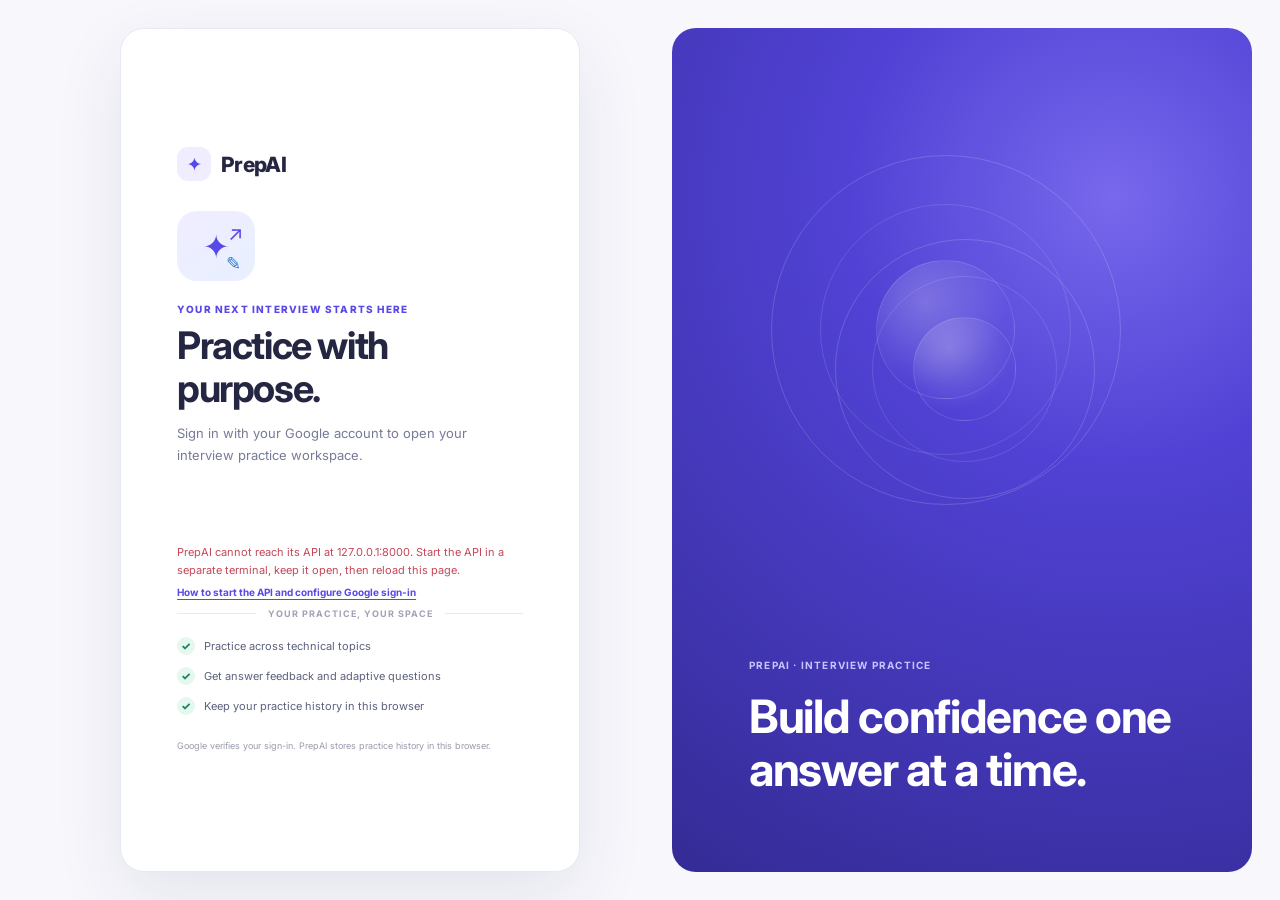
==== index.html @ 2ec37bef "Initial commit" ====
<!DOCTYPE html>
<html lang="en">

<head>
    <meta charset="UTF-8">
    <meta name="viewport" content="width=device-width, initial-scale=1.0">

    <title>PrepAI | Dashboard</title>

    <link rel="stylesheet" href="style.css">
    <script src="main.js" defer></script>
</head>

<body data-page="dashboard">
    <div id="app"></div>
</body>

</html>
---- style.css ----
@import url('https://fonts.googleapis.com/css2?family=Inter:wght@400;500;600;700;800&display=swap');

:root {
    color-scheme: light;
    --primary: #5948e8;
    --primary-dark: #4434cb;
    --primary-soft: #f0edff;
    --ink: #252641;
    --muted: #777b97;
    --line: #e8e9f3;
    --bg: #f7f7fc;
    --white: #fff;
    --green: #168861;
    --green-soft: #e6f7ef;
    --blue: #3578c9;
    --blue-soft: #eaf3ff;
    --amber: #a8700b;
    --amber-soft: #fff4dc;
    --red: #c64758;
    --red-soft: #fff0f1;
    --shadow: 0 8px 28px rgb(39 40 86 / 5%);
    font-family: Inter, ui-sans-serif, system-ui, -apple-system, BlinkMacSystemFont, "Segoe UI", sans-serif;
}

* { box-sizing: border-box; }
body { margin: 0; min-width: 320px; background: var(--bg); color: var(--ink); font-size: 14px; }
button, input, select, textarea { font: inherit; }
button, a { -webkit-tap-highlight-color: transparent; }
a { color: inherit; text-decoration: none; }
button { cursor: pointer; }
button:disabled { opacity: .55; cursor: not-allowed; }
:focus-visible { outline: 3px solid #9e94ff; outline-offset: 3px; }

.app-shell { min-height: 100vh; }
.sidebar { position: fixed; z-index: 3; inset: 0 auto 0 0; display: flex; width: 242px; flex-direction: column; padding: 25px 16px 18px; border-right: 1px solid var(--line); background: var(--white); }
.brand { display: inline-flex; align-items: center; gap: 10px; margin: 0 8px 35px; font-size: 21px; font-weight: 800; letter-spacing: -.7px; }
.brand-mark { display: grid; width: 34px; height: 34px; place-items: center; border-radius: 11px; background: var(--primary-soft); color: var(--primary); font-size: 19px; }
.nav-label { padding: 0 12px; color: #9a9cb0; font-size: 10px; font-weight: 700; letter-spacing: 1.1px; }
.nav { display: grid; gap: 5px; margin-top: 8px; }
.nav-link { display: flex; min-height: 43px; align-items: center; gap: 12px; padding: 10px 12px; border-radius: 10px; color: #696d87; font-size: 12px; font-weight: 600; transition: background .15s, color .15s; }
.nav-link:hover, .nav-link.active { background: var(--primary-soft); color: var(--primary); }
.nav-icon { display: grid; width: 21px; place-items: center; font-size: 17px; }
.sidebar-note { display: grid; gap: 7px; margin-top: auto; padding: 15px; border-radius: 13px; background: #f6f4ff; color: var(--muted); font-size: 11px; line-height: 1.55; }
.sidebar-note strong { color: var(--ink); font-size: 12px; }
.main { width: calc(100% - 242px); max-width: 1740px; min-height: 100vh; margin-left: 242px; padding: 24px clamp(18px, 3vw, 40px) 40px; }
.topbar { display: flex; align-items: center; gap: 16px; margin-bottom: 32px; }
.global-search { display: flex; width: min(100%, 420px); align-items: center; gap: 10px; padding: 0 13px; border: 1px solid var(--line); border-radius: 10px; background: var(--white); color: #9699ad; }
.global-search span { font-size: 23px; }
.global-search input { width: 100%; min-height: 42px; border: 0; outline: 0; background: transparent; color: var(--ink); font-size: 12px; }
.global-search:focus-within { border-color: #aaa2f8; box-shadow: 0 0 0 3px rgb(89 72 232 / 8%); }
.profile-link { display: inline-flex; align-items: center; gap: 9px; margin-left: auto; font-size: 12px; font-weight: 600; }
.sign-out-button { min-height: 36px; padding: 8px 12px; border: 1px solid var(--line); border-radius: 9px; background: var(--white); color: #676b85; font-size: 11px; font-weight: 700; }
.sign-out-button:hover { border-color: #d8d4ff; color: var(--primary); }

.login-page { min-height: 100vh; background: #f7f7fc; }
.login-layout { display: grid; min-height: 100vh; grid-template-columns: minmax(440px, 1fr) minmax(320px, .9fr); align-items: stretch; padding: 28px; }
.login-card { position: relative; z-index: 1; display: flex; width: min(100%, 460px); flex-direction: column; justify-content: center; justify-self: center; padding: clamp(28px, 5vw, 62px) clamp(24px, 5vw, 56px); border: 1px solid var(--line); border-radius: 24px; background: var(--white); box-shadow: 0 24px 70px rgb(39 40 86 / 9%); }
.login-brand { margin: 0 0 30px; }
.login-art { position: relative; display: flex; width: 78px; height: 70px; align-items: center; justify-content: center; margin-bottom: 22px; border-radius: 20px; background: linear-gradient(145deg, #f0edff, #e8f0ff); color: var(--primary); }
.login-art span:first-child { font-size: 32px; }
.login-art span:nth-child(2) { position: absolute; top: 10px; right: 12px; font-size: 20px; }
.login-art span:nth-child(3) { position: absolute; right: 14px; bottom: 7px; color: #3179cf; font-size: 18px; }
.login-card .eyebrow { margin: 0 0 9px; color: var(--primary); font-size: 10px; font-weight: 800; letter-spacing: 1.2px; }
.login-card h1 { margin: 0; font-size: clamp(28px, 4vw, 38px); letter-spacing: -1.4px; line-height: 1.12; }
.login-copy { margin: 13px 0 24px; color: var(--muted); font-size: 13px; line-height: 1.7; }
.google-button-slot { min-height: 44px; }
.google-button-slot[aria-busy="true"] { opacity: .6; pointer-events: none; }
.login-message { min-height: 20px; margin: 10px 0 14px; color: var(--muted); font-size: 11px; line-height: 1.6; }
.login-message[data-state="error"] { color: var(--red); }
.login-help-link { align-self: flex-start; margin-top: -8px; color: var(--primary); font-size: 10px; font-weight: 700; text-decoration: underline; text-underline-offset: 3px; }
.login-setup-link { color: var(--primary); font-size: 12px; font-weight: 700; text-decoration: underline; text-underline-offset: 3px; }
.login-divider { display: flex; align-items: center; gap: 12px; margin: 10px 0 18px; color: #a0a2b5; font-size: 9px; font-weight: 700; letter-spacing: 1px; white-space: nowrap; }
.login-divider::before, .login-divider::after { height: 1px; flex: 1; background: var(--line); content: ""; }
.login-benefits { display: grid; gap: 12px; margin: 0; padding: 0; color: #5d617c; font-size: 11px; list-style: none; }
.login-benefits li { display: flex; align-items: center; gap: 9px; }
.login-benefits li span { display: grid; width: 18px; height: 18px; place-items: center; border-radius: 50%; background: var(--green-soft); color: var(--green); font-size: 11px; font-weight: 800; }
.login-privacy { margin: 24px 0 0; color: #999bad; font-size: 9px; line-height: 1.6; }
.login-side-note { position: relative; display: flex; min-height: calc(100vh - 56px); overflow: hidden; flex-direction: column; justify-content: flex-end; padding: clamp(30px, 6vw, 78px); border-radius: 24px; background: radial-gradient(circle at 76% 20%, #7768ed 0, #5142d5 33%, #342b95 100%); color: #fff; }
.login-side-note .eyebrow { z-index: 1; color: #c9c4ff; font-size: 10px; font-weight: 700; letter-spacing: 1.2px; }
.login-side-note > p { z-index: 1; max-width: 440px; margin: 12px 0 0; font-size: clamp(27px, 4vw, 46px); font-weight: 700; letter-spacing: -1.3px; line-height: 1.14; }
.login-orbit { position: absolute; top: 15%; left: 17%; width: min(50vw, 350px); aspect-ratio: 1; border: 1px solid rgb(255 255 255 / 16%); border-radius: 50%; }
.login-orbit::before, .login-orbit::after { position: absolute; border: 1px solid rgb(255 255 255 / 12%); border-radius: 50%; content: ""; }
.login-orbit::before { inset: 14%; }
.login-orbit::after { inset: 30%; background: radial-gradient(circle at 35% 30%, rgb(255 255 255 / 22%), transparent 65%); }
.orbit-two { top: 25%; left: 28%; width: min(37vw, 260px); }
.avatar, .big-avatar { display: grid; flex: 0 0 auto; place-items: center; border-radius: 50%; background: var(--primary); color: white; font-weight: 700; }
.avatar { width: 35px; height: 35px; }
.profile-name { max-width: 180px; overflow: hidden; text-overflow: ellipsis; white-space: nowrap; }
.page-heading { display: flex; align-items: flex-start; justify-content: space-between; gap: 20px; margin: 0 0 24px; }
.eyebrow { margin: 0 0 7px; color: var(--primary); font-size: 10px; font-weight: 800; letter-spacing: .9px; }
.page-heading h1 { margin: 0 0 7px; font-size: clamp(23px, 2.3vw, 29px); letter-spacing: -.9px; }
.page-description { max-width: 660px; margin: 0; color: var(--muted); font-size: 12px; line-height: 1.65; }
.button { display: inline-flex; min-height: 39px; align-items: center; justify-content: center; gap: 7px; padding: 10px 15px; border: 1px solid var(--primary); border-radius: 9px; background: var(--primary); color: white; font-size: 11px; font-weight: 700; text-align: center; transition: background .15s, transform .15s; }
.button:hover { transform: translateY(-1px); background: var(--primary-dark); }
.button-secondary { border-color: var(--line); background: white; color: var(--ink); }
.button-secondary:hover { background: #f8f7ff; color: var(--primary); }
.button-danger { border-color: #f2c7cc; background: white; color: var(--red); }
.button-danger:hover { background: var(--red-soft); }
.card { min-width: 0; padding: 20px; border: 1px solid var(--line); border-radius: 15px; background: var(--white); box-shadow: var(--shadow); }
.stats-grid { display: grid; grid-template-columns: repeat(4, minmax(0, 1fr)); gap: 14px; margin-bottom: 17px; }
.stat-card { display: flex; align-items: center; gap: 13px; padding: 16px; }
.stat-icon { display: grid; width: 42px; height: 42px; flex: 0 0 auto; place-items: center; border-radius: 12px; background: var(--primary-soft); color: var(--primary); font-size: 18px; }
.stat-icon.blue { background: var(--blue-soft); color: var(--blue); }
.stat-icon.green { background: var(--green-soft); color: var(--green); }
.stat-icon.amber { background: var(--amber-soft); color: var(--amber); }
.stat-label, .stat-value, .stat-caption { margin: 0; }
.stat-label { color: var(--muted); font-size: 10px; }
.stat-value { margin-top: 5px; font-size: 22px; font-weight: 800; letter-spacing: -.6px; }
.stat-caption { margin-top: 4px; color: #9a9daf; font-size: 9px; line-height: 1.4; }
.dashboard-grid { display: grid; grid-template-columns: minmax(0, 1.45fr) minmax(280px, .9fr); gap: 16px; }
.stack { display: grid; align-content: start; gap: 16px; }
.section-heading { display: flex; align-items: center; justify-content: space-between; gap: 12px; margin-bottom: 16px; }
.section-heading h2, .card h2 { margin: 0; font-size: 15px; letter-spacing: -.2px; }
.section-heading .eyebrow { margin-bottom: 5px; }
.text-link { color: var(--primary); font-size: 11px; font-weight: 700; }
.text-link:hover { text-decoration: underline; }
.action-grid { display: grid; grid-template-columns: repeat(2, minmax(0, 1fr)); gap: 10px; }
.action-card { display: flex; gap: 11px; padding: 14px; border: 1px solid var(--line); border-radius: 11px; transition: border-color .15s, transform .15s; }
.action-card:hover { transform: translateY(-1px); border-color: #c5befb; }
.action-card > span { display: grid; width: 34px; height: 34px; flex: 0 0 auto; place-items: center; border-radius: 10px; background: var(--primary-soft); color: var(--primary); }
.action-card strong { display: block; margin: 1px 0 5px; font-size: 11px; }
.action-card p { margin: 0; color: var(--muted); font-size: 10px; line-height: 1.55; }
.progress-summary { text-align: center; }
.progress-summary .eyebrow { text-align: left; }
.score-ring { display: grid; width: 112px; height: 112px; place-items: center; margin: 15px auto; border: 8px solid #eeecff; border-radius: 50%; color: var(--primary); font-size: 25px; font-weight: 800; }
.progress-summary h2 { font-size: 14px; }
.progress-summary p:not(.eyebrow) { margin: 8px auto 15px; color: var(--muted); font-size: 11px; line-height: 1.6; }
.progress-row { margin: 15px 0; }
.progress-label { display: flex; justify-content: space-between; gap: 12px; margin-bottom: 7px; font-size: 10px; }
.progress-label strong { white-space: nowrap; }
.progress-track { height: 7px; overflow: hidden; border-radius: 9px; background: #eff0f7; }
.progress-track > span { display: block; height: 100%; border-radius: inherit; background: linear-gradient(90deg, #7466f0, #a398ff); }
.session-list { display: grid; }
.session-row { display: flex; min-width: 0; align-items: center; gap: 10px; padding: 11px 0; border-bottom: 1px solid #f0f0f6; }
.session-row:last-child { border-bottom: 0; }
.session-icon { display: grid; width: 34px; height: 34px; flex: 0 0 auto; place-items: center; border-radius: 10px; background: var(--primary-soft); color: var(--primary); }
.session-copy { display: grid; min-width: 0; flex: 1; gap: 4px; }
.session-copy strong { overflow: hidden; font-size: 10px; text-overflow: ellipsis; white-space: nowrap; }
.session-copy span, .session-row time { color: var(--muted); font-size: 9px; }
.session-row time { white-space: nowrap; }
.topic-grid { display: grid; grid-template-columns: repeat(3, minmax(0, 1fr)); gap: 14px; }
.topic-card { display: grid; grid-template-columns: 43px 1fr; gap: 12px; padding: 17px; border: 1px solid var(--line); border-radius: 13px; background: white; transition: transform .15s, border-color .15s, box-shadow .15s; }
.topic-card:hover { transform: translateY(-2px); border-color: #c9c2ff; box-shadow: var(--shadow); }
.topic-icon { display: grid; width: 42px; height: 42px; place-items: center; border-radius: 12px; background: var(--primary-soft); font-size: 19px; }
.topic-card-copy h3 { margin: 2px 0 6px; font-size: 12px; }
.topic-card-copy p { min-height: 32px; margin: 0; color: var(--muted); font-size: 10px; line-height: 1.5; }
.topic-card-footer { display: flex; grid-column: 1 / -1; justify-content: space-between; padding-top: 11px; border-top: 1px solid #f0f0f6; color: var(--muted); font-size: 9px; }
.topic-card-footer span:last-child { color: var(--primary); font-weight: 700; }
.filter-pills { display: flex; flex-wrap: wrap; gap: 8px; margin-bottom: 16px; }
.filter-pill { min-height: 32px; padding: 7px 12px; border: 1px solid var(--line); border-radius: 8px; background: white; color: var(--muted); font-size: 10px; font-weight: 600; }
.filter-pill.active, .filter-pill:hover { border-color: #d2cdff; background: var(--primary-soft); color: var(--primary); }
.form-stack { display: grid; gap: 17px; }
.field { display: grid; gap: 7px; }
.field label { color: #555975; font-size: 11px; font-weight: 700; }
.field input, .field select, .field textarea, .compact-input { width: 100%; min-height: 41px; padding: 10px 12px; border: 1px solid var(--line); border-radius: 9px; outline: none; background: white; color: var(--ink); font-size: 11px; }
.field textarea { min-height: 180px; resize: vertical; line-height: 1.65; }
.field input:focus, .field select:focus, .field textarea:focus, .compact-input:focus { border-color: #a9a1f5; box-shadow: 0 0 0 3px rgb(89 72 232 / 8%); }
.field small { color: #9295a8; font-size: 9px; line-height: 1.5; }
.setup-grid { display: grid; grid-template-columns: minmax(0, 1.3fr) minmax(250px, .8fr); gap: 16px; }
.setup-aside { display: flex; min-height: 320px; flex-direction: column; align-items: flex-start; justify-content: center; background: linear-gradient(145deg, white, #f4f1ff); }
.setup-aside h2 { margin: 0 0 8px; font-size: 21px; }
.setup-aside > p:not(.eyebrow) { color: var(--muted); font-size: 11px; line-height: 1.7; }
.setup-illustration { margin-bottom: 17px; color: var(--primary); font-size: 47px; }
.notice { padding: 11px 13px; border: 1px solid #e9e6ff; border-radius: 9px; background: #faf9ff; color: #67618c; font-size: 10px; line-height: 1.5; }
.notice-info { margin-bottom: 16px; border-color: #dce9ff; background: #f5f9ff; color: #4a6287; }
.notes-layout { display: grid; grid-template-columns: 220px minmax(0, 1fr); gap: 15px; }
.notes-topics h2 { margin-bottom: 12px; }
.note-topic-list { display: grid; gap: 4px; }
.note-topic { padding: 10px; border: 0; border-radius: 8px; background: transparent; color: #686d87; font-size: 10px; text-align: left; }
.note-topic:hover, .note-topic.active { background: var(--primary-soft); color: var(--primary); font-weight: 700; }
.compact-input { max-width: 210px; min-height: 35px; }
.note-item { padding: 14px 0; border-bottom: 1px solid #eff0f6; }
.note-item:last-child { border-bottom: 0; }
.note-item summary { display: flex; justify-content: space-between; gap: 12px; cursor: pointer; font-size: 11px; font-weight: 700; }
.note-item summary span { color: var(--muted); font-size: 9px; font-weight: 500; }
.note-item p { margin: 10px 0 0; color: var(--muted); font-size: 10px; line-height: 1.7; }
.filters { display: flex; flex-wrap: wrap; gap: 12px; }
.bank-filters .field { min-width: 150px; flex: 1; }
.bank-filters .field:last-child { flex: 1.4; }
.result-count { margin: 15px 0 8px; color: var(--muted); font-size: 10px; }
.question-list { border-top: 1px solid var(--line); }
.bank-question { padding: 13px 3px; border-bottom: 1px solid #eff0f6; }
.bank-question summary { display: flex; align-items: flex-start; justify-content: space-between; gap: 16px; cursor: pointer; font-size: 11px; font-weight: 600; line-height: 1.6; }
.question-tags { display: flex; flex: 0 0 auto; gap: 5px; }
.badge { display: inline-flex; align-items: center; padding: 5px 8px; border-radius: 7px; background: var(--green-soft); color: var(--green); font-size: 9px; font-weight: 700; }
.badge-soft { background: #f1f1f7; color: #70748c; }
.badge-model { background: var(--blue-soft); color: var(--blue); }
.bank-answer { padding: 10px 10px 3px; color: var(--muted); font-size: 10px; line-height: 1.7; }
.bank-answer strong { color: var(--ink); }
.bank-answer p { margin: 8px 0 12px; }
.report-grid { display: grid; grid-template-columns: minmax(0, 1.15fr) minmax(270px, .85fr); gap: 15px; }
.body-copy { color: var(--muted); font-size: 11px; line-height: 1.75; }
.section-card { margin-top: 16px; }
.empty-state { display: grid; justify-items: center; gap: 11px; padding: 23px 12px; color: var(--muted); text-align: center; }
.empty-state p { max-width: 430px; margin: 0; font-size: 11px; line-height: 1.6; }
.empty-icon { color: var(--primary); font-size: 25px; }
.empty-inline { padding: 16px; color: var(--muted); font-size: 11px; text-align: center; }
.profile-card { max-width: 760px; }
.profile-summary { display: flex; align-items: center; gap: 14px; padding-bottom: 19px; border-bottom: 1px solid var(--line); }
.big-avatar { width: 58px; height: 58px; font-size: 21px; }
.profile-summary h2 { margin: 0 0 5px; }
.profile-summary p, .danger-zone p { margin: 0; color: var(--muted); font-size: 10px; line-height: 1.6; }
.profile-form { max-width: 450px; padding: 20px 0; }
.danger-zone { display: grid; justify-items: start; gap: 11px; padding-top: 20px; border-top: 1px solid var(--line); }
.danger-zone h2 { font-size: 13px; }
.form-feedback { min-height: 16px; color: var(--green); font-size: 10px; }
.session-panel { max-width: 900px; margin: 0 auto; }
.session-card { padding: clamp(18px, 4vw, 32px); }
.session-topline { display: flex; justify-content: space-between; gap: 12px; margin-bottom: 12px; font-size: 10px; }
.session-question { margin: 12px 0 22px; font-size: clamp(19px, 2.4vw, 24px); line-height: 1.45; letter-spacing: -.35px; }
.question-number { margin-top: 30px; }
.session-controls { display: flex; align-items: center; justify-content: space-between; gap: 12px; margin-top: 16px; }
.feedback-list { display: grid; }
.feedback-item { padding: 19px 0; border-top: 1px solid var(--line); }
.feedback-item h3 { margin: 0 0 14px; font-size: 14px; line-height: 1.6; }
.feedback-item p { color: var(--muted); font-size: 10px; line-height: 1.75; white-space: pre-wrap; overflow-wrap: anywhere; }
.feedback-item p strong { display: inline-block; margin-bottom: 4px; color: var(--ink); }
.concept-chip { display: inline-block; margin: 4px 4px 0 0; padding: 4px 7px; border-radius: 6px; font-size: 9px; }
.concept-chip.matched { background: var(--green-soft); color: var(--green); }
.concept-chip.missing { background: var(--amber-soft); color: var(--amber); }
.small-note { font-size: 9px !important; }
.muted { color: var(--muted); }
.footer-note { padding-top: 24px; color: #a0a2b1; font-size: 9px; text-align: center; }
.skip-link, .sr-only { position: absolute; width: 1px; height: 1px; overflow: hidden; clip: rect(0, 0, 0, 0); white-space: nowrap; clip-path: inset(50%); }
.skip-link:focus { z-index: 10; top: 10px; left: 10px; width: auto; height: auto; padding: 10px; clip: auto; clip-path: none; border-radius: 7px; background: white; }
.load-error { max-width: 700px; margin: 10vh auto; padding: 28px; border: 1px solid var(--line); border-radius: 15px; background: white; box-shadow: var(--shadow); }
.load-error h1 { font-size: 24px; }
.load-error p:not(.eyebrow) { color: var(--muted); font-size: 12px; line-height: 1.7; }

@media (max-width: 1100px) {
    .sidebar { width: 210px; }
    .main { width: calc(100% - 210px); margin-left: 210px; padding-right: 22px; padding-left: 22px; }
    .stats-grid { grid-template-columns: repeat(2, minmax(0, 1fr)); }
    .topic-grid { grid-template-columns: repeat(2, minmax(0, 1fr)); }
    .dashboard-grid { grid-template-columns: 1fr; }
}
@media (max-width: 720px) {
    .sidebar { width: 66px; padding: 16px 7px; }
    .brand { justify-content: center; margin: 0 0 27px; }
    .brand > span:last-child, .nav-label, .nav-link > span:last-child, .sidebar-note { display: none; }
    .nav-link { justify-content: center; padding: 11px 5px; }
    .nav-icon { font-size: 18px; }
    .main { width: calc(100% - 66px); margin-left: 66px; padding: 17px 12px 30px; }
    .topbar { margin-bottom: 23px; }
    .global-search { width: 100%; }
    .profile-name { display: none; }
    .page-heading { flex-direction: column; align-items: stretch; gap: 13px; }
    .page-heading > .button { align-self: flex-start; }
    .action-grid { grid-template-columns: 1fr; }
    .topic-grid { grid-template-columns: 1fr; }
    .setup-grid, .report-grid, .notes-layout { grid-template-columns: 1fr; }
    .setup-aside { min-height: 0; }
    .notes-topics { padding: 14px; }
    .note-topic-list { display: flex; overflow-x: auto; }
    .note-topic { flex: 0 0 auto; white-space: nowrap; }
    .notes-layout .section-heading { align-items: flex-start; flex-direction: column; }
    .compact-input { max-width: none; }
    .bank-question summary { flex-direction: column; }
    .session-controls { align-items: stretch; flex-direction: column-reverse; }
    .session-controls > div { display: flex; gap: 8px; }
    .session-controls .button { flex: 1; }
    .session-row { align-items: flex-start; }
    .session-row time { padding-top: 3px; }
}
@media (max-width: 420px) {
    .stats-grid { grid-template-columns: 1fr 1fr; gap: 8px; }
    .stat-card { align-items: flex-start; flex-direction: column; gap: 9px; padding: 12px; }
    .stat-icon { width: 34px; height: 34px; }
    .stat-value { font-size: 19px; }
    .card { padding: 15px; }
    .session-topline { flex-direction: column; }
}
@media (max-width: 860px) {
    .login-layout { grid-template-columns: minmax(0, 1fr); padding: 16px; }
    .login-card { width: min(100%, 500px); }
    .login-side-note { display: none; }
}
@media (max-width: 520px) {
    .login-layout { padding: 10px; }
    .login-card { min-height: calc(100vh - 20px); padding: 24px 22px; border-radius: 18px; }
    .login-brand { margin-bottom: 22px; }
    .sign-out-button { padding-inline: 9px; }
}
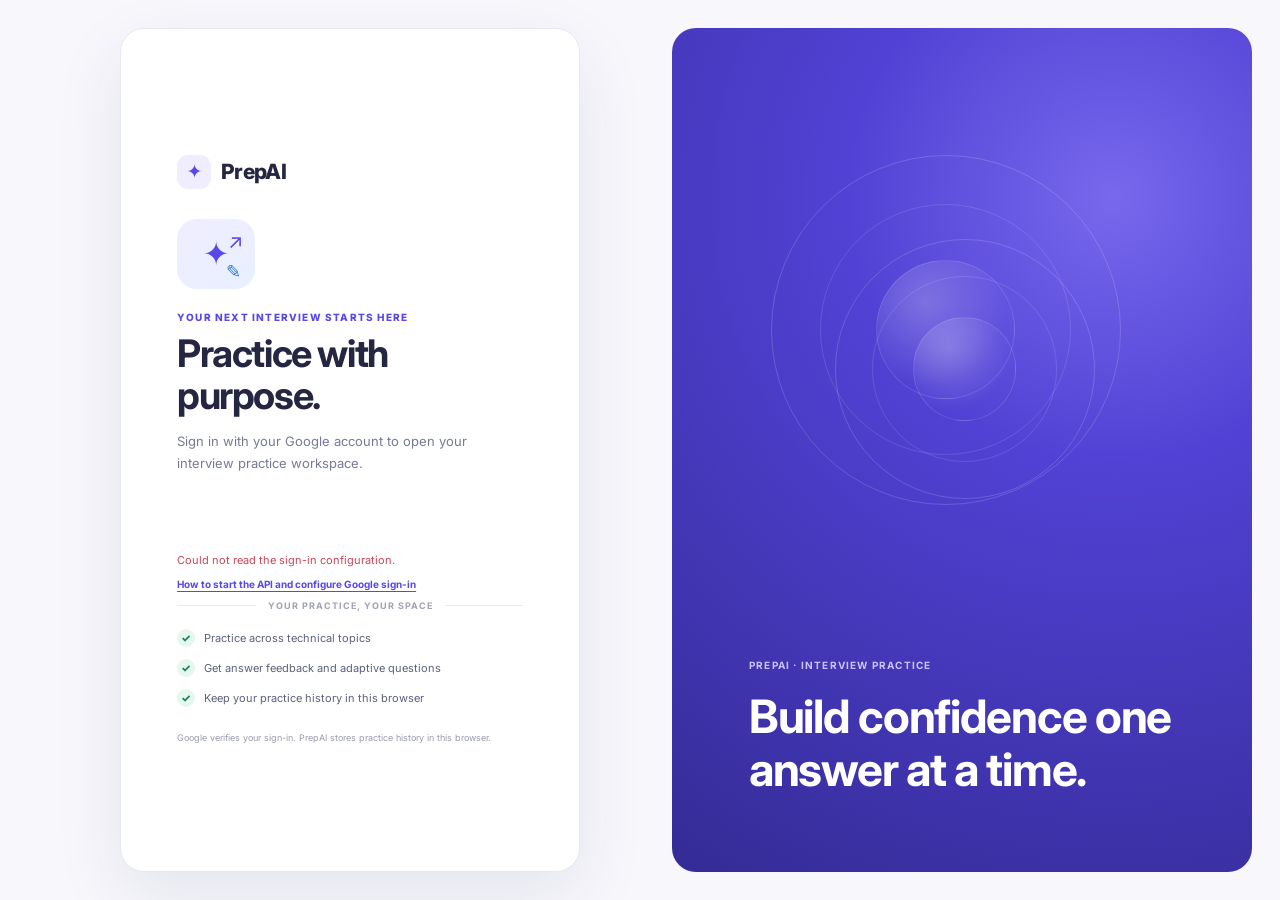
==== commit f443d0f3: "Update PrepAI pages and add posters" ====
--- a/index.html
+++ b/index.html
@@ -7,7 +7,7 @@
 
     <title>PrepAI | Dashboard</title>
 
-    <link rel="stylesheet" href="style.css">
+    <link rel="stylesheet" href="style.css?v=prepai-project-20261025">
     <script src="main.js" defer></script>
 </head>
 
--- a/style.css
+++ b/style.css
@@ -44,10 +44,8 @@
 .sidebar-note strong { color: var(--ink); font-size: 12px; }
 .main { width: calc(100% - 242px); max-width: 1740px; min-height: 100vh; margin-left: 242px; padding: 24px clamp(18px, 3vw, 40px) 40px; }
 .topbar { display: flex; align-items: center; gap: 16px; margin-bottom: 32px; }
-.global-search { display: flex; width: min(100%, 420px); align-items: center; gap: 10px; padding: 0 13px; border: 1px solid var(--line); border-radius: 10px; background: var(--white); color: #9699ad; }
-.global-search span { font-size: 23px; }
-.global-search input { width: 100%; min-height: 42px; border: 0; outline: 0; background: transparent; color: var(--ink); font-size: 12px; }
-.global-search:focus-within { border-color: #aaa2f8; box-shadow: 0 0 0 3px rgb(89 72 232 / 8%); }
+.topbar-action { margin-right: auto; }
+.topbar-status { margin-right: auto; color: var(--muted); font-size: 11px; font-weight: 600; }
 .profile-link { display: inline-flex; align-items: center; gap: 9px; margin-left: auto; font-size: 12px; font-weight: 600; }
 .sign-out-button { min-height: 36px; padding: 8px 12px; border: 1px solid var(--line); border-radius: 9px; background: var(--white); color: #676b85; font-size: 11px; font-weight: 700; }
 .sign-out-button:hover { border-color: #d8d4ff; color: var(--primary); }
@@ -103,6 +101,11 @@
 .stat-icon.blue { background: var(--blue-soft); color: var(--blue); }
 .stat-icon.green { background: var(--green-soft); color: var(--green); }
 .stat-icon.amber { background: var(--amber-soft); color: var(--amber); }
+.stat-icon.red { background: var(--red-soft); color: var(--red); }
+.stat-card-red { border-color: #f0c9ce; background: var(--red-soft); }
+.stat-card-green { border-color: #bfe6d4; background: var(--green-soft); }
+.badge-incorrect { background: var(--red-soft); color: var(--red); }
+.badge-correct { background: var(--green-soft); color: var(--green); }
 .stat-label, .stat-value, .stat-caption { margin: 0; }
 .stat-label { color: var(--muted); font-size: 10px; }
 .stat-value { margin-top: 5px; font-size: 22px; font-weight: 800; letter-spacing: -.6px; }
@@ -120,12 +123,84 @@
 .action-card > span { display: grid; width: 34px; height: 34px; flex: 0 0 auto; place-items: center; border-radius: 10px; background: var(--primary-soft); color: var(--primary); }
 .action-card strong { display: block; margin: 1px 0 5px; font-size: 11px; }
 .action-card p { margin: 0; color: var(--muted); font-size: 10px; line-height: 1.55; }
+.dashboard-features { margin-bottom: 17px; padding: 20px; border: 1px solid var(--line); border-radius: 15px; background: var(--white); box-shadow: var(--shadow); }
+.dashboard-features .section-heading { margin-bottom: 13px; }
+.dashboard-features h2 { margin: 0; font-size: 15px; letter-spacing: -.2px; }
+.feature-grid { display: grid; grid-template-columns: repeat(4, minmax(0, 1fr)); gap: 10px; }
+.feature-card { display: flex; min-width: 0; gap: 11px; padding: 13px 11px; border: 1px solid var(--line); border-radius: 11px; background: #fff; transition: border-color .15s, transform .15s, box-shadow .15s; }
+.feature-card:hover { transform: translateY(-2px); border-color: #c5befb; box-shadow: var(--shadow); }
+.feature-icon { display: grid; width: 36px; height: 36px; flex: 0 0 auto; place-items: center; border-radius: 10px; background: var(--primary-soft); color: var(--primary); font-size: 16px; }
+.feature-copy { display: grid; align-content: start; gap: 5px; }
+.feature-copy strong { font-size: 10px; }
+.feature-copy > span { color: var(--muted); font-size: 9px; line-height: 1.5; }
+.feature-copy b { margin-top: 2px; color: var(--primary); font-size: 9px; }
+.audience-filter { margin-bottom: 17px; padding: 20px; border: 1px solid var(--line); border-radius: 15px; background: var(--white); box-shadow: var(--shadow); }
+.audience-filter .section-heading { margin-bottom: 13px; }
+.audience-filter h2 { margin: 0; font-size: 15px; letter-spacing: -.2px; }
+.audience-intro { margin: 6px 0 0; color: var(--muted); font-size: 10px; line-height: 1.5; }
+.audience-grid { display: grid; grid-template-columns: repeat(4, minmax(0, 1fr)); gap: 9px; }
+.audience-option { display: flex; min-width: 0; min-height: 76px; align-items: center; gap: 10px; padding: 10px; border: 1px solid var(--line); border-radius: 12px; background: #fffaf8; color: var(--ink); text-align: left; cursor: pointer; transition: border-color .15s, transform .15s, box-shadow .15s; }
+.audience-option:nth-child(2) { background: #f4f9ff; }
+.audience-option:nth-child(3) { background: #f2fbf7; }
+.audience-option:nth-child(4) { background: #f7f6ff; }
+.audience-option:hover { transform: translateY(-1px); border-color: #c5befb; }
+.audience-option.selected { border: 2px solid var(--primary); box-shadow: 0 0 0 3px rgb(89 72 232 / 9%); }
+.audience-icon { display: grid; width: 43px; height: 43px; flex: 0 0 auto; place-items: center; border-radius: 50%; background: rgb(255 255 255 / 75%); font-size: 21px; }
+.audience-copy { display: grid; gap: 4px; }
+.audience-copy strong { font-size: 10px; line-height: 1.35; }
+.audience-copy > span { color: var(--muted); font-size: 9px; }
+.audience-recommendation { display: flex; align-items: center; justify-content: space-between; gap: 14px; margin-top: 12px; padding: 11px 12px; border-radius: 10px; background: #faf9ff; color: var(--muted); font-size: 10px; line-height: 1.5; }
+.audience-recommendation p { margin: 0; }
+.audience-recommendation strong { color: var(--ink); }
+.audience-recommendation .button { flex: 0 0 auto; }
+.audience-selected-note { margin: 10px 0 0; color: var(--muted); font-size: 9px; }
+.audience-selected-note strong { color: var(--primary); }
+.prep-topic-grid { display: grid; grid-template-columns: repeat(3, minmax(0, 1fr)); gap: 14px; }
+.prep-topic-card { display: grid; align-content: start; gap: 12px; }
+.prep-topic-heading { display: flex; align-items: center; gap: 11px; }
+.prep-topic-heading .topic-icon { flex: 0 0 auto; }
+.prep-topic-select { display: flex; align-items: center; gap: 10px; cursor: pointer; }
+.prep-topic-select input { width: 17px; height: 17px; flex: 0 0 auto; accent-color: var(--primary); }
+.prep-topic-heading strong { display: block; margin: 0 0 4px; font-size: 13px; }
+.prep-topic-heading small { color: var(--muted); font-size: 9px; }
+.prep-topic-card > p { min-height: 32px; margin: 0; color: var(--muted); font-size: 10px; line-height: 1.55; }
+.prep-topic-availability { padding-top: 9px; border-top: 1px solid #f0f0f6; color: var(--muted); font-size: 9px; }
+.prep-session-form { display: grid; gap: 14px; }
+.prep-selection-heading { margin-bottom: 0; }
+.prep-selection-heading h2 { margin-bottom: 5px; font-size: 15px; }
+.prep-selection-heading .body-copy { margin: 0; }
+.prep-session-options { display: grid; grid-template-columns: repeat(2, minmax(0, 1fr)); gap: 15px; }
+.prep-start-actions { display: flex; grid-column: 1 / -1; align-items: center; justify-content: space-between; gap: 12px; }
+.prep-start-actions .prep-plan-note { margin: 0; }
+.prep-start-button:disabled, #prep-start-button:disabled { opacity: .5; cursor: not-allowed; }
+.prep-plan-note { margin: 14px 0 0; color: var(--muted); font-size: 9px; line-height: 1.6; }
 .progress-summary { text-align: center; }
 .progress-summary .eyebrow { text-align: left; }
 .score-ring { display: grid; width: 112px; height: 112px; place-items: center; margin: 15px auto; border: 8px solid #eeecff; border-radius: 50%; color: var(--primary); font-size: 25px; font-weight: 800; }
 .progress-summary h2 { font-size: 14px; }
 .progress-summary p:not(.eyebrow) { margin: 8px auto 15px; color: var(--muted); font-size: 11px; line-height: 1.6; }
 .progress-row { margin: 15px 0; }
+.progress-overview { padding: 21px; }
+.overview-heading { margin-bottom: 14px; }
+.overview-range { min-height: 34px; padding: 6px 28px 6px 10px; border: 1px solid var(--line); border-radius: 8px; background: white; color: var(--ink); font-size: 10px; }
+.overview-metrics { display: grid; grid-template-columns: repeat(4, minmax(0, 1fr)); gap: 9px; padding: 11px; border: 1px solid #f0f0f6; border-radius: 12px; }
+.overview-metrics .stat-card { gap: 9px; padding: 9px; border: 0; box-shadow: none; }
+.overview-metrics .stat-icon { width: 35px; height: 35px; border-radius: 10px; font-size: 15px; }
+.overview-metrics .stat-label { font-size: 9px; }
+.overview-metrics .stat-value { margin-top: 3px; font-size: 20px; }
+.overview-metrics .stat-caption { font-size: 8px; }
+.chart-heading { display: flex; align-items: baseline; justify-content: space-between; gap: 10px; margin: 20px 0 10px; }
+.chart-heading h3 { margin: 0; font-size: 12px; }
+.chart-heading > span { color: var(--muted); font-size: 9px; }
+.overview-chart { display: grid; height: 204px; grid-template-columns: 34px minmax(0, 1fr); gap: 6px; padding: 7px 4px 0 0; }
+.chart-axis { display: flex; flex-direction: column; justify-content: space-between; padding: 0 0 25px; color: #9295a8; font-size: 8px; text-align: right; }
+.chart-columns { display: grid; min-width: 0; grid-auto-columns: minmax(0, 1fr); grid-auto-flow: column; gap: 9px; border-bottom: 1px solid var(--line); background: repeating-linear-gradient(to bottom, transparent 0, transparent calc(25% - 1px), #f0f0f6 calc(25% - 1px), #f0f0f6 25%); }
+.chart-column { display: grid; min-width: 0; grid-template-rows: minmax(0, 1fr) 25px; text-align: center; }
+.chart-bar-wrap { position: relative; display: flex; min-height: 0; align-items: flex-end; justify-content: center; }
+.chart-value { position: absolute; bottom: calc(var(--bar-height) + 4px); z-index: 1; color: var(--ink); font-size: 9px; font-weight: 700; }
+.chart-bar { width: min(56%, 42px); height: var(--bar-height); min-height: 5px; border-radius: 4px 4px 0 0; background: linear-gradient(180deg, #9d94f5, #7568e8); }
+.chart-topic { overflow: hidden; padding: 6px 1px 0; color: #656981; font-size: 8px; text-overflow: ellipsis; white-space: nowrap; }
+.overview-chart-empty { display: grid; min-height: 190px; place-items: center; padding: 24px; border-radius: 10px; background: #fafaff; color: var(--muted); font-size: 11px; line-height: 1.6; text-align: center; }
 .progress-label { display: flex; justify-content: space-between; gap: 12px; margin-bottom: 7px; font-size: 10px; }
 .progress-label strong { white-space: nowrap; }
 .progress-track { height: 7px; overflow: hidden; border-radius: 9px; background: #eff0f7; }
@@ -142,6 +217,13 @@
 .topic-card { display: grid; grid-template-columns: 43px 1fr; gap: 12px; padding: 17px; border: 1px solid var(--line); border-radius: 13px; background: white; transition: transform .15s, border-color .15s, box-shadow .15s; }
 .topic-card:hover { transform: translateY(-2px); border-color: #c9c2ff; box-shadow: var(--shadow); }
 .topic-icon { display: grid; width: 42px; height: 42px; place-items: center; border-radius: 12px; background: var(--primary-soft); font-size: 19px; }
+.topic-icon-blue, .notes-topic-icon.topic-icon-blue { background: #e8f1ff; color: #3277d5; }
+.topic-icon-red, .notes-topic-icon.topic-icon-red { background: #fff0f1; color: #d95361; }
+.topic-icon-violet, .notes-topic-icon.topic-icon-violet { background: #f0edff; color: #5948e8; }
+.topic-icon-pink, .notes-topic-icon.topic-icon-pink { background: #ffeef5; color: #d94c83; }
+.topic-icon-cyan, .notes-topic-icon.topic-icon-cyan { background: #e7f6ff; color: #1889ba; }
+.topic-icon-orange, .notes-topic-icon.topic-icon-orange { background: #fff2e2; color: #dc801d; }
+.topic-icon-green, .notes-topic-icon.topic-icon-green { background: #e8f7ee; color: #24885e; }
 .topic-card-copy h3 { margin: 2px 0 6px; font-size: 12px; }
 .topic-card-copy p { min-height: 32px; margin: 0; color: var(--muted); font-size: 10px; line-height: 1.5; }
 .topic-card-footer { display: flex; grid-column: 1 / -1; justify-content: space-between; padding-top: 11px; border-top: 1px solid #f0f0f6; color: var(--muted); font-size: 9px; }
@@ -157,6 +239,23 @@
 .field input:focus, .field select:focus, .field textarea:focus, .compact-input:focus { border-color: #a9a1f5; box-shadow: 0 0 0 3px rgb(89 72 232 / 8%); }
 .field small { color: #9295a8; font-size: 9px; line-height: 1.5; }
 .setup-grid { display: grid; grid-template-columns: minmax(0, 1.3fr) minmax(250px, .8fr); gap: 16px; }
+.mock-interview-layout { display: grid; grid-template-columns: minmax(0, 1.25fr) minmax(260px, .75fr); gap: 16px; align-items: start; }
+.mock-topic-field { min-width: 0; margin: 0; padding: 14px; border: 1px solid var(--line); border-radius: 10px; }
+.mock-topic-field legend { padding: 0 5px; color: #555975; font-size: 11px; font-weight: 700; }
+.field-help { margin: 0; color: var(--muted); font-size: 9px; line-height: 1.6; }
+.mock-topic-options { display: grid; grid-template-columns: repeat(2, minmax(0, 1fr)); gap: 7px; margin-top: 10px; }
+.mock-topic-option { display: flex; min-width: 0; align-items: center; gap: 8px; padding: 9px; border: 1px solid #f0f0f6; border-radius: 9px; background: #fdfdff; cursor: pointer; }
+.mock-topic-option input { width: 16px; height: 16px; flex: 0 0 auto; accent-color: var(--primary); }
+.mock-topic-option span { display: grid; gap: 3px; }
+.mock-topic-option strong { font-size: 9px; }
+.mock-topic-option small { color: var(--muted); font-size: 8px; }
+.mock-session-options { display: grid; grid-template-columns: repeat(2, minmax(0, 1fr)); gap: 12px; }
+.mock-interview-aside { padding: 24px; background: linear-gradient(145deg, white, #f5f3ff); }
+.mock-interview-aside h2 { margin: 0 0 12px; font-size: 18px; }
+.mock-interview-aside ul { display: grid; gap: 10px; margin: 0; padding-left: 18px; color: #626680; font-size: 10px; line-height: 1.6; }
+.mock-interview-aside li::marker { color: var(--primary); }
+.mock-interview-note { margin: 17px 0 0; padding-top: 12px; border-top: 1px solid var(--line); color: var(--muted); font-size: 9px; line-height: 1.6; }
+.field[hidden] { display: none; }
 .setup-aside { display: flex; min-height: 320px; flex-direction: column; align-items: flex-start; justify-content: center; background: linear-gradient(145deg, white, #f4f1ff); }
 .setup-aside h2 { margin: 0 0 8px; font-size: 21px; }
 .setup-aside > p:not(.eyebrow) { color: var(--muted); font-size: 11px; line-height: 1.7; }
@@ -174,6 +273,59 @@
 .note-item summary { display: flex; justify-content: space-between; gap: 12px; cursor: pointer; font-size: 11px; font-weight: 700; }
 .note-item summary span { color: var(--muted); font-size: 9px; font-weight: 500; }
 .note-item p { margin: 10px 0 0; color: var(--muted); font-size: 10px; line-height: 1.7; }
+.topic-note-guide { padding: 18px 0 22px; border-bottom: 1px solid var(--line); }
+.topic-note-guide:first-child { padding-top: 2px; }
+.topic-note-guide:last-child { padding-bottom: 2px; border-bottom: 0; }
+.topic-note-guide header .eyebrow { margin-bottom: 4px; }
+.topic-note-guide h3 { margin: 0; font-size: 17px; letter-spacing: -.35px; }
+.topic-note-summary { margin: 7px 0 14px; color: var(--muted); font-size: 10px; line-height: 1.65; }
+.topic-note-sections { display: grid; grid-template-columns: repeat(2, minmax(0, 1fr)); gap: 10px; }
+.topic-note-section { padding: 12px; border: 1px solid #f0f0f6; border-radius: 10px; background: #fdfdff; }
+.topic-note-section h4 { margin: 0 0 8px; font-size: 10px; }
+.topic-note-section ul { display: grid; gap: 7px; margin: 0; padding-left: 16px; color: #656981; font-size: 9px; line-height: 1.6; }
+.topic-note-section li::marker { color: var(--primary); }
+.notes-catalog { padding: clamp(16px, 3vw, 24px); }
+.notes-catalog .section-heading { align-items: flex-end; }
+.notes-catalog .section-heading h2 { font-size: 16px; }
+.notes-result-count { margin: -5px 0 12px; color: var(--muted); font-size: 9px; }
+.notes-topic-grid { display: grid; grid-template-columns: repeat(2, minmax(0, 1fr)); gap: 11px; }
+.notes-topic-card { display: flex; min-width: 0; min-height: 74px; align-items: center; gap: 12px; padding: 15px; border: 1px solid var(--line); border-radius: 12px; background: #fff; transition: border-color .15s, transform .15s, box-shadow .15s; }
+.notes-topic-card:hover { transform: translateY(-2px); border-color: #c5befb; box-shadow: var(--shadow); }
+.notes-topic-icon { display: grid; width: 40px; height: 40px; flex: 0 0 auto; place-items: center; border-radius: 11px; background: var(--primary-soft); font-size: 19px; }
+.notes-topic-copy { display: grid; align-content: center; }
+.notes-topic-copy strong { font-size: 13px; }
+.topic-notes-page { padding: clamp(18px, 4vw, 30px); }
+.topic-notes-page .topic-note-summary { margin: 0 0 18px; font-size: 12px; }
+.topic-notes-page .topic-note-sections { gap: 13px; }
+.topic-notes-page .topic-note-section { padding: 16px; }
+.topic-notes-page .topic-note-section h4 { font-size: 12px; }
+.topic-notes-page .topic-note-section ul { gap: 9px; font-size: 11px; line-height: 1.7; }
+.bank-subtopic-notes { margin-top: 16px; padding: clamp(18px, 4vw, 26px); }
+.bank-subtopic-notes .section-heading { margin-bottom: 15px; }
+.bank-subtopic-notes .section-heading h2 { margin: 0 0 5px; font-size: 16px; }
+.bank-subtopic-notes .body-copy { margin: 0; }
+.bank-subtopic-grid { display: grid; grid-template-columns: repeat(2, minmax(0, 1fr)); gap: 10px; }
+.bank-subtopic-note { min-width: 0; padding: 13px; border: 1px solid #f0f0f6; border-radius: 10px; background: #fdfdff; }
+.bank-subtopic-note h3 { margin: 0 0 8px; color: var(--ink); font-size: 11px; }
+.bank-subtopic-note ul { display: grid; gap: 10px; margin: 0; padding-left: 16px; color: #656981; font-size: 9px; line-height: 1.65; }
+.bank-subtopic-note li::marker { color: var(--primary); }
+.bank-subtopic-note li strong, .bank-subtopic-note li span { display: block; }
+.bank-subtopic-note li strong { margin-bottom: 3px; color: #4d506b; font-size: 9px; }
+.note-mode-choices { display: grid; grid-template-columns: repeat(2, minmax(0, 1fr)); gap: 14px; }
+.note-mode-card { display: flex; min-height: 120px; align-items: flex-start; gap: 14px; padding: 20px; border: 1px solid var(--line); border-radius: 14px; background: var(--white); box-shadow: var(--shadow); transition: transform .15s, border-color .15s, box-shadow .15s; }
+.note-mode-card:hover { transform: translateY(-2px); border-color: #c5befb; box-shadow: 0 10px 30px rgb(39 40 86 / 8%); }
+.note-mode-icon { display: grid; width: 42px; height: 42px; flex: 0 0 auto; place-items: center; border-radius: 12px; background: var(--primary-soft); color: var(--primary); font-size: 19px; }
+.note-mode-card > span:last-child { display: grid; gap: 7px; }
+.note-mode-card strong { font-size: 14px; }
+.note-mode-card small { color: var(--muted); font-size: 10px; line-height: 1.6; }
+.note-mode-card b { color: var(--primary); font-size: 10px; }
+.note-mode-switch { display: flex; align-items: center; gap: 8px; margin: 0 0 14px; }
+.note-mode-switch .text-link { margin-left: auto; }
+.short-note-summary-card { padding: clamp(18px, 4vw, 28px); }
+.short-note-summary-card .topic-note-summary { margin: 0 0 18px; font-size: 12px; }
+.short-note-summary-card ol { display: grid; gap: 13px; margin: 0; padding-left: 22px; color: #5f637c; font-size: 11px; line-height: 1.7; }
+.short-note-summary-card li::marker { color: var(--primary); font-weight: 700; }
+.short-note-summary-card strong { color: var(--ink); }
 .filters { display: flex; flex-wrap: wrap; gap: 12px; }
 .bank-filters .field { min-width: 150px; flex: 1; }
 .bank-filters .field:last-child { flex: 1.4; }
@@ -185,6 +337,31 @@
 .badge { display: inline-flex; align-items: center; padding: 5px 8px; border-radius: 7px; background: var(--green-soft); color: var(--green); font-size: 9px; font-weight: 700; }
 .badge-soft { background: #f1f1f7; color: #70748c; }
 .badge-model { background: var(--blue-soft); color: var(--blue); }
+.badge.badge-incorrect { background: var(--red-soft); color: var(--red); }
+.badge.badge-correct { background: var(--green-soft); color: var(--green); }
+.report-summary-grid { margin-bottom: 18px; }
+.report-visuals { align-items: stretch; }
+.report-visuals > .card { min-width: 0; }
+.accuracy-chart { display: block; width: 100%; min-height: 210px; overflow: visible; }
+.trend-gridline { stroke: #e9eaf2; stroke-width: 1; }
+.trend-axis-label { fill: #8a8da2; font-size: 10px; }
+.trend-line { fill: none; stroke: #5d62e9; stroke-width: 3; stroke-linecap: round; stroke-linejoin: round; }
+.trend-point { fill: #5d62e9; stroke: white; stroke-width: 2; }
+.report-chart-empty { display: grid; min-height: 210px; place-items: center; padding: 24px; border-radius: 12px; background: #fafaff; color: var(--muted); font-size: 11px; text-align: center; }
+.topic-distribution-layout { display: flex; min-height: 210px; align-items: center; justify-content: space-evenly; gap: 18px; }
+.topic-donut { position: relative; display: grid; width: 170px; height: 170px; flex: 0 0 auto; place-items: center; border-radius: 50%; background: var(--topic-donut); }
+.topic-donut::before { position: absolute; width: 58%; height: 58%; border-radius: 50%; background: white; content: ""; }
+.topic-donut > span { z-index: 1; display: grid; color: var(--ink); font-size: 20px; font-weight: 800; text-align: center; }
+.topic-donut small { color: var(--muted); font-size: 9px; font-weight: 500; }
+.topic-distribution-legend { display: grid; min-width: 0; gap: 10px; margin: 0; padding: 0; list-style: none; }
+.topic-distribution-legend li, .topic-legend-name { display: flex; align-items: center; gap: 8px; }
+.topic-distribution-legend li { justify-content: space-between; gap: 14px; color: var(--muted); font-size: 10px; }
+.topic-distribution-legend strong { color: var(--ink); }
+.topic-legend-name { min-width: 0; }
+.topic-legend-name i { width: 9px; height: 9px; flex: 0 0 auto; border-radius: 3px; background: var(--legend-color); }
+.badge-difficulty-easy { background: var(--green-soft); color: var(--green); }
+.badge-difficulty-medium { background: #fff3c4; color: #8a6500; }
+.badge-difficulty-hard { background: var(--red-soft); color: var(--red); }
 .bank-answer { padding: 10px 10px 3px; color: var(--muted); font-size: 10px; line-height: 1.7; }
 .bank-answer strong { color: var(--ink); }
 .bank-answer p { margin: 8px 0 12px; }
@@ -215,6 +392,17 @@
 .feedback-item h3 { margin: 0 0 14px; font-size: 14px; line-height: 1.6; }
 .feedback-item p { color: var(--muted); font-size: 10px; line-height: 1.75; white-space: pre-wrap; overflow-wrap: anywhere; }
 .feedback-item p strong { display: inline-block; margin-bottom: 4px; color: var(--ink); }
+.revision-list { display: grid; gap: 12px; margin-top: 16px; }
+.revision-item { display: flex; align-items: flex-start; justify-content: space-between; gap: 16px; padding: 15px 0; border-top: 1px solid var(--line); }
+.revision-item h3 { margin: 10px 0 5px; font-size: 12px; line-height: 1.6; }
+.revision-item details, .answer-history-item { color: var(--muted); font-size: 10px; line-height: 1.7; }
+.revision-item details { margin-top: 9px; }
+.revision-item summary, .answer-history-item summary { cursor: pointer; }
+.revision-item details p { white-space: pre-wrap; }
+.answer-history-item { padding: 13px 0; border-top: 1px solid var(--line); }
+.answer-history-item summary { display: flex; align-items: center; justify-content: space-between; gap: 12px; color: var(--ink); font-weight: 650; }
+.answer-history-item summary span:first-child { line-height: 1.6; }
+.answer-history-item p { white-space: pre-wrap; overflow-wrap: anywhere; }
 .concept-chip { display: inline-block; margin: 4px 4px 0 0; padding: 4px 7px; border-radius: 6px; font-size: 9px; }
 .concept-chip.matched { background: var(--green-soft); color: var(--green); }
 .concept-chip.missing { background: var(--amber-soft); color: var(--amber); }
@@ -233,6 +421,11 @@
     .stats-grid { grid-template-columns: repeat(2, minmax(0, 1fr)); }
     .topic-grid { grid-template-columns: repeat(2, minmax(0, 1fr)); }
     .dashboard-grid { grid-template-columns: 1fr; }
+    .overview-metrics { grid-template-columns: repeat(2, minmax(0, 1fr)); }
+    .feature-grid { grid-template-columns: repeat(2, minmax(0, 1fr)); }
+    .audience-grid { grid-template-columns: repeat(2, minmax(0, 1fr)); }
+    .prep-topic-grid { grid-template-columns: repeat(2, minmax(0, 1fr)); }
+    .mock-interview-layout { grid-template-columns: 1fr; }
 }
 @media (max-width: 720px) {
     .sidebar { width: 66px; padding: 16px 7px; }
@@ -242,23 +435,45 @@
     .nav-icon { font-size: 18px; }
     .main { width: calc(100% - 66px); margin-left: 66px; padding: 17px 12px 30px; }
     .topbar { margin-bottom: 23px; }
-    .global-search { width: 100%; }
     .profile-name { display: none; }
     .page-heading { flex-direction: column; align-items: stretch; gap: 13px; }
     .page-heading > .button { align-self: flex-start; }
     .action-grid { grid-template-columns: 1fr; }
+    .feature-grid { grid-template-columns: 1fr; }
+    .audience-recommendation { align-items: stretch; flex-direction: column; }
+    .audience-recommendation .button { align-self: flex-start; }
+    .audience-option { min-height: 68px; }
+    .prep-topic-grid { grid-template-columns: 1fr; }
+    .prep-session-options { grid-template-columns: 1fr; }
+    .prep-start-actions { align-items: stretch; flex-direction: column; }
+    .prep-start-actions .button { align-self: flex-start; }
+    .mock-topic-options { grid-template-columns: 1fr; }
+    .overview-metrics { grid-template-columns: repeat(2, minmax(0, 1fr)); padding: 7px; }
+    .overview-metrics .stat-card { align-items: center; flex-direction: row; }
+    .chart-columns { gap: 4px; }
+    .chart-topic { font-size: 7px; }
     .topic-grid { grid-template-columns: 1fr; }
     .setup-grid, .report-grid, .notes-layout { grid-template-columns: 1fr; }
+    .topic-distribution-layout { flex-direction: column; }
+    .topic-distribution-legend { width: 100%; }
     .setup-aside { min-height: 0; }
     .notes-topics { padding: 14px; }
     .note-topic-list { display: flex; overflow-x: auto; }
     .note-topic { flex: 0 0 auto; white-space: nowrap; }
     .notes-layout .section-heading { align-items: flex-start; flex-direction: column; }
+    .topic-note-sections { grid-template-columns: 1fr; }
+    .notes-topic-grid { grid-template-columns: 1fr; }
+    .notes-catalog .section-heading { align-items: flex-start; }
+    .bank-subtopic-grid { grid-template-columns: 1fr; }
+    .note-mode-choices { grid-template-columns: 1fr; }
+    .note-mode-switch { flex-wrap: wrap; }
+    .note-mode-switch .text-link { margin-left: 0; }
     .compact-input { max-width: none; }
     .bank-question summary { flex-direction: column; }
     .session-controls { align-items: stretch; flex-direction: column-reverse; }
     .session-controls > div { display: flex; gap: 8px; }
     .session-controls .button { flex: 1; }
+    .revision-item { flex-direction: column; }
     .session-row { align-items: flex-start; }
     .session-row time { padding-top: 3px; }
 }
@@ -281,3 +496,101 @@
     .login-brand { margin-bottom: 22px; }
     .sign-out-button { padding-inline: 9px; }
 }
+[hidden] {
+    display: none !important;
+}
+
+.mcq-options {
+    display: grid;
+    gap: 0.75rem;
+    margin: 0 0 1.25rem;
+    padding: 0;
+    border: 0;
+}
+
+.mcq-options legend {
+    margin-bottom: 0.7rem;
+    color: var(--ink, #17213a);
+    font-weight: 700;
+}
+
+.mcq-option {
+    display: flex;
+    align-items: flex-start;
+    gap: 0.75rem;
+    padding: 1rem;
+    border: 1px solid var(--line, #dfe3f0);
+    border-radius: 0.85rem;
+    background: #fff;
+    cursor: pointer;
+}
+
+.mcq-option:has(input:checked) {
+    border-color: var(--primary, #5b4ae8);
+    background: #f5f3ff;
+}
+
+.mcq-option input {
+    flex: 0 0 auto;
+    margin-top: 0.25rem;
+}
+
+.mcq-option span {
+    line-height: 1.55;
+}
+
+.topic-practice-controls {
+    display: grid;
+    grid-template-columns: repeat(3, minmax(0, 1fr));
+    gap: 14px;
+    align-items: end;
+    margin-bottom: 18px;
+}
+
+.topic-selection-status {
+    grid-column: 1 / 3;
+    margin: 0;
+    color: var(--muted);
+    font-size: 11px;
+}
+
+.topic-select-card {
+    grid-template-columns: 18px 43px 1fr;
+    align-items: start;
+    cursor: pointer;
+}
+
+.topic-select-card:has(input:checked) {
+    border-color: #c9c2ff;
+    background: #fbfaff;
+    box-shadow: 0 0 0 2px rgb(89 72 232 / 8%);
+}
+
+.topic-select-card > input {
+    width: 16px;
+    height: 16px;
+    margin: 12px 0 0 2px;
+    accent-color: var(--primary);
+}
+
+.topic-select-card .topic-card-copy {
+    display: grid;
+    gap: 6px;
+}
+
+.topic-select-card .topic-card-copy strong {
+    margin: 2px 0 0;
+    font-size: 12px;
+}
+
+.topic-select-card .topic-card-copy > span {
+    min-height: 32px;
+    color: var(--muted);
+    font-size: 10px;
+    line-height: 1.5;
+}
+
+@media (max-width: 720px) {
+    .topic-practice-controls { grid-template-columns: 1fr; }
+    .topic-selection-status { grid-column: auto; }
+}
